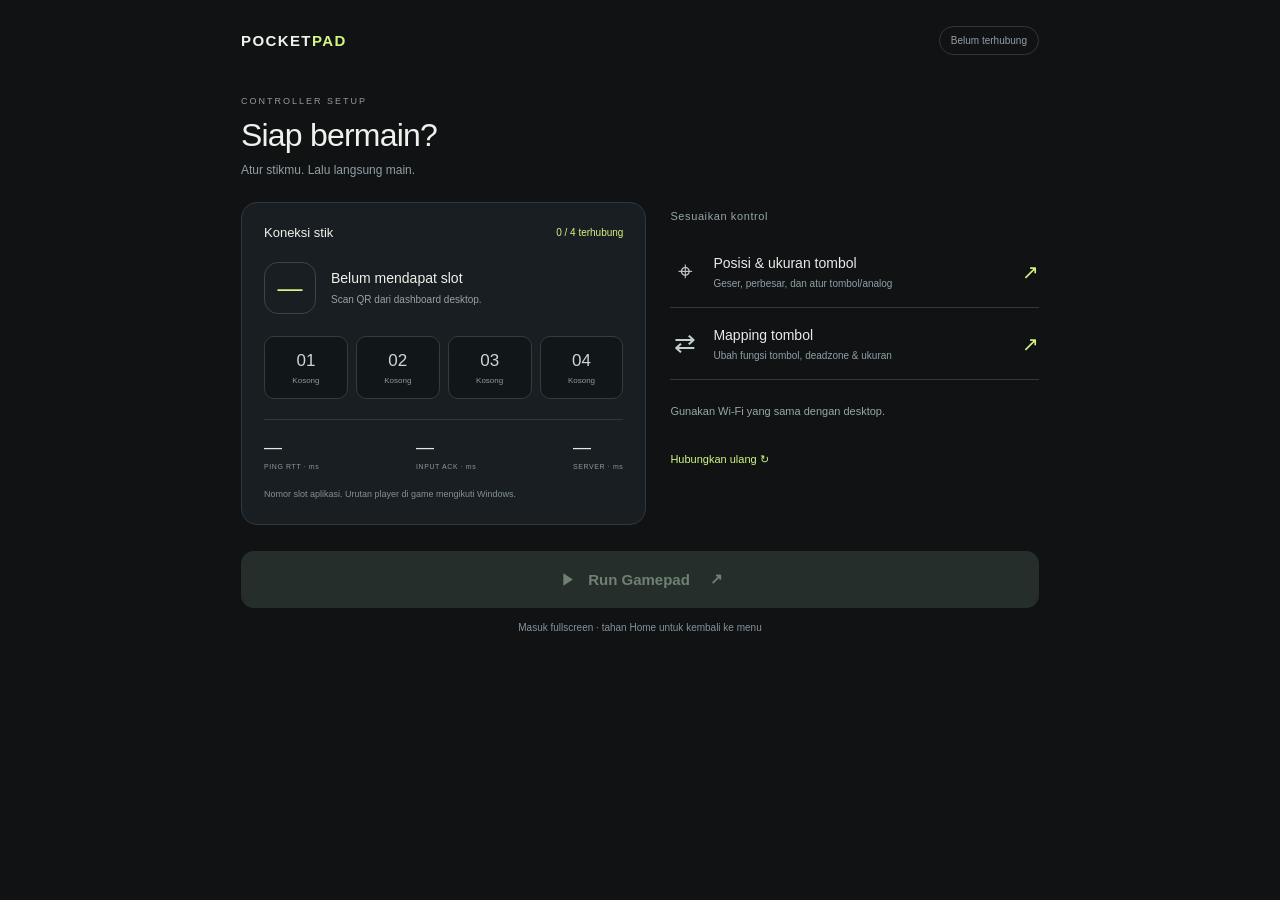
==== static/index.html @ dce37929 "Initial commit: Pocket Pad - Low-latency mobile virtual gamepad for PC" ====
<!doctype html>
<html lang="id"><head><meta charset="utf-8"><meta name="viewport" content="width=device-width,initial-scale=1,viewport-fit=cover"><meta name="theme-color" content="#101214"><meta name="apple-mobile-web-app-capable" content="yes"><meta name="apple-mobile-web-app-status-bar-style" content="black-translucent"><meta name="mobile-web-app-capable" content="yes"><title>Pocket Pad</title><link rel="stylesheet" href="/static/controller.css"><link rel="stylesheet" href="/static/menu.css"></head>
<body class="controller" data-screen="menu" data-editing="false" data-connection="offline">
<section id="phone-menu" class="screen" aria-label="Menu gamepad"><div class="menu-shell">
<header class="menu-header"><span class="wordmark">POCKET<span>PAD</span></span><span id="connection-status" class="status-chip">Belum terhubung</span></header>
<div class="menu-title"><span class="overline">CONTROLLER SETUP</span><h1>Siap bermain?</h1><p>Atur stikmu. Lalu langsung main.</p></div>
<div class="setup-grid"><section class="connection-panel"><div class="section-top"><h2>Koneksi stik</h2><span id="connected-count">0 / 4 terhubung</span></div><div class="assigned"><span id="assigned-slot">—</span><div><strong id="assigned-name">Belum mendapat slot</strong><small id="connection-detail">Scan QR dari dashboard desktop.</small></div></div><div id="slot-picker" class="slot-picker" aria-label="Pilih slot controller"><button data-slot="1" aria-label="Pilih stik 1">01<small>Kosong</small></button><button data-slot="2" aria-label="Pilih stik 2">02<small>Kosong</small></button><button data-slot="3" aria-label="Pilih stik 3">03<small>Kosong</small></button><button data-slot="4" aria-label="Pilih stik 4">04<small>Kosong</small></button></div><div class="link-stats"><div><span id="ping-value">—</span><small>PING RTT · ms</small></div><div><span id="input-rtt">—</span><small>INPUT ACK · ms</small></div><div><span id="server-time">—</span><small>SERVER · ms</small></div></div><p class="slot-note">Nomor slot aplikasi. Urutan player di game mengikuti Windows.</p></section>
<section class="settings-panel"><h2>Sesuaikan kontrol</h2><button class="setting-row" id="edit-layout"><span class="setting-symbol">⌖</span><span><strong>Posisi & ukuran tombol</strong><small>Geser, perbesar, dan atur tombol/analog</small></span><span class="arrow">↗</span></button><button class="setting-row" id="edit-mapping"><span class="setting-symbol">⇄</span><span><strong>Mapping tombol</strong><small>Ubah fungsi tombol, deadzone & ukuran</small></span><span class="arrow">↗</span></button><div id="menu-notice" role="status">Gunakan Wi-Fi yang sama dengan desktop.</div><button id="reconnect" class="text-button">Hubungkan ulang ↻</button></section></div>
<div class="run-area"><button id="run-gamepad" disabled><svg viewBox="0 0 24 24" aria-hidden="true"><path d="m8 4 12 8-12 8z"/></svg><span>Run Gamepad</span><span class="run-arrow">↗</span></button><p>Masuk fullscreen · tahan Home untuk kembali ke menu</p></div>
</div></section>
<section id="mapping-screen" class="screen" aria-label="Mapping tombol" hidden><div class="mapping-shell"><header class="mapping-header"><button id="mapping-back" aria-label="Kembali ke menu">←</button><div><span class="overline">PERSONALISASI</span><h1>Mapping tombol</h1></div><button id="reset-mapping">Reset</button></header><p class="mapping-intro">Tombol di layar → input yang diterima game. Tersimpan otomatis di HP ini.</p><div id="mapping-list" class="mapping-list"></div><section class="size-settings"><h2>Ukuran Default</h2><div class="slider-row"><label for="global-btn-size">Ukuran semua tombol <output id="btn-size-val">100%</output></label><input id="global-btn-size" type="range" min="70" max="170" value="100"></div><div class="slider-row"><label for="global-stick-size">Ukuran analog stik <output id="stick-size-val">100%</output></label><input id="global-stick-size" type="range" min="70" max="170" value="100"></div></section><section class="analog-settings"><h2>Analog</h2><label class="swap-row"><span>Tukar analog kiri ↔ kanan</span><input type="checkbox" id="swap-sticks"></label><label for="deadzone">Deadzone <output id="deadzone-value">6%</output></label><input id="deadzone" type="range" min="0" max="20" value="6"><p>Deadzone kecil lebih peka. Tidak menambahkan delay input.</p></section></div></section>
<main class="pad" aria-label="Gamepad virtual">
<button class="shoulder" data-control="l2" data-trigger="0" aria-label="L2">L2</button><button class="shoulder" data-control="l1" data-button="l1" aria-label="L1">L1</button><button class="shoulder" data-control="r1" data-button="r1" aria-label="R1">R1</button><button class="shoulder" data-control="r2" data-trigger="1" aria-label="R2">R2</button>
<button class="direction" data-control="up" data-button="up" aria-label="Atas">▲</button><button class="direction" data-control="left" data-button="left" aria-label="Kiri">◀</button><button class="direction" data-control="right" data-button="right" aria-label="Kanan">▶</button><button class="direction" data-control="down" data-button="down" aria-label="Bawah">▼</button>
<button class="small" data-control="share" data-button="share" aria-label="Share">▱</button><button class="home" data-control="home" data-button="home" aria-label="Home. Tahan untuk kembali ke menu."><svg viewBox="0 0 24 24" aria-hidden="true"><path d="m4 11 8-7 8 7v9h-6v-6h-4v6H4Z"/></svg><i aria-hidden="true"></i></button><button class="small" data-control="options" data-button="options" aria-label="Options">☰</button>
<button class="face triangle" data-control="triangle" data-button="triangle" aria-label="Segitiga / Y">△</button><button class="face square" data-control="square" data-button="square" aria-label="Kotak / X">□</button><button class="face circle" data-control="circle" data-button="circle" aria-label="Lingkaran / B">○</button><button class="face cross" data-control="cross" data-button="cross" aria-label="Silang / A">×</button>
<div class="stick" data-control="left-stick" id="left-stick" aria-label="Analog kiri"><div class="knob"></div></div><div class="stick" data-control="right-stick" id="right-stick" aria-label="Analog kanan"><div class="knob"></div></div><button class="stick-click" data-control="l3" data-button="l3" aria-label="L3">L3</button><button class="stick-click" data-control="r3" data-button="r3" aria-label="R3">R3</button>
</main><div id="play-status" aria-live="polite" hidden><span id="play-slot">P—</span><span id="play-count">0/4</span><i></i></div>
<nav id="edit-tools" aria-label="Pengaturan tata letak" hidden><button id="reset-layout" aria-label="Reset posisi dan ukuran" title="Reset">↺</button><div class="scale-stepper" aria-label="Pengatur ukuran tombol"><button id="scale-down" aria-label="Perkecil ukuran" title="Perkecil">－</button><span id="scale-label" title="Ukuran tombol">100%</span><button id="scale-up" aria-label="Perbesar ukuran" title="Perbesar">＋</button></div><button id="fullscreen" aria-label="Layar penuh">⛶</button><button id="save-layout" aria-label="Simpan posisi dan kembali">✓</button></nav><script src="/static/input.js"></script><script src="/static/app.js"></script></body></html>
---- static/controller.css ----
:root{color-scheme:dark;--button:clamp(46px,13.4vmin,86px);--stick:clamp(88px,28vmin,174px);--accent:#d4f582}*{box-sizing:border-box;-webkit-tap-highlight-color:transparent}html,body{width:100%;height:100%;margin:0;overflow:hidden;overscroll-behavior:none;background:#101214}body{font-family:'Bahnschrift','Segoe UI',sans-serif;user-select:none;-webkit-user-select:none;touch-action:none}.pad{position:absolute;inset:env(safe-area-inset-top) env(safe-area-inset-right) env(safe-area-inset-bottom) env(safe-area-inset-left);overflow:hidden}.pad>[data-control]{position:absolute;left:50%;top:50%;transform:translate(-50%,-50%);touch-action:none;--btn-scale:var(--scale, 1)}button{color:#bac1c7;font:inherit;cursor:pointer;border:1px solid #353b41;background:#20252a;min-width:44px;min-height:44px;outline:none;padding:0;box-shadow:inset 0 2px 1px #ffffff08,0 5px 0 #080a0c,0 8px 18px #0004}button:focus-visible{outline:2px solid var(--accent);outline-offset:3px}.shoulder{width:calc(clamp(70px,20vmin,140px) * var(--btn-scale, 1));height:calc(clamp(44px,13vmin,76px) * var(--btn-scale, 1));border-radius:24px 24px 13px 13px;font-size:calc(17px * var(--btn-scale, 1));letter-spacing:1px}.direction{width:calc(var(--button) * var(--btn-scale, 1));height:calc(var(--button) * var(--btn-scale, 1));border-radius:14px;font-size:calc(19px * var(--btn-scale, 1));color:#929da6}.face{width:calc(var(--button) * var(--btn-scale, 1));height:calc(var(--button) * var(--btn-scale, 1));border-radius:50%;font-size:calc(var(--button)*.64 * var(--btn-scale, 1));line-height:1}.triangle{color:#83d7b0}.square{color:#df9aca}.circle{color:#ee9693}.cross{color:#90bdf2}.small{width:calc(46px * var(--btn-scale, 1));height:calc(44px * var(--btn-scale, 1));border-radius:15px;font-size:calc(22px * var(--btn-scale, 1));background:#191d21;color:#949da5}.home{width:calc(49px * var(--btn-scale, 1));height:calc(49px * var(--btn-scale, 1));border-radius:50%;background:#191d21;color:#87929b}.home svg{width:calc(20px * var(--btn-scale, 1));height:calc(20px * var(--btn-scale, 1));fill:none;stroke:currentColor;stroke-width:1.5;pointer-events:none}.home i{position:absolute;width:4px;height:4px;border-radius:50%;bottom:7px;left:calc(50% - 2px);background:#715957}.controller[data-connection="online"] .home i{background:var(--accent);box-shadow:0 0 7px #d4f58255}.controller[data-connection="diagnostic"] .home i{background:#e2bb75}.stick{width:calc(var(--stick) * var(--btn-scale, 1));height:calc(var(--stick) * var(--btn-scale, 1));border:1px solid #30373e;border-radius:50%;display:grid;place-items:center;background:radial-gradient(circle,#111416 60%,#242b31 62%,#1a1f23 70%);box-shadow:inset 0 6px 12px #0009,0 1px #ffffff07}.knob{width:65%;height:65%;border-radius:50%;pointer-events:none;border:1px solid #414b53;background:radial-gradient(circle at 40% 30%,#333e46,#21292f);box-shadow:inset 0 0 0 6px #29323a,0 7px 12px #0008}.stick.active .knob{border-color:#d4f58299}.stick-click{width:calc(50px * var(--btn-scale, 1));height:calc(44px * var(--btn-scale, 1));border-radius:16px;background:#181d21;font-size:calc(12px * var(--btn-scale, 1));letter-spacing:1px;color:#8d99a1}.pressed{background:#cde989!important;color:#17200f!important;border-color:#dbf3a7!important;box-shadow:inset 0 2px 5px #0002,0 2px #080a0c!important}.stick-click.pressed{background:#cde989!important}.controller[data-editing="true"] .pad{background-image:radial-gradient(#ffffff13 1px,transparent 1px);background-size:20px 20px}.controller[data-editing="true"] [data-control]{outline:1px dashed #d4f58288;outline-offset:5px;cursor:grab}.controller[data-editing="true"] [data-control].dragging{outline:2px solid var(--accent);z-index:10;cursor:grabbing}.controller[data-editing="true"] [data-control].selected{outline:2px solid var(--accent)!important;box-shadow:0 0 16px rgba(212,245,130,.45)!important}.controller[data-editing="true"] .home{color:var(--accent)}#edit-tools{position:fixed;z-index:50;display:flex;align-items:center;gap:8px;left:50%;bottom:max(14px,env(safe-area-inset-bottom));transform:translateX(-50%);padding:6px 10px;border:1px solid #3a4247;border-radius:20px;background:#151a1e;box-shadow:0 10px 25px #0009}#edit-tools[hidden]{display:none}#edit-tools>button{border-radius:12px;width:44px;height:42px;min-width:44px;min-height:42px;font-size:22px;box-shadow:none}.scale-stepper{display:flex;align-items:center;gap:2px;background:#101416;border:1px solid #2d353b;border-radius:12px;padding:2px 4px}.scale-stepper button{width:38px;height:38px;min-width:38px;min-height:38px;border:0;background:transparent;font-size:18px;box-shadow:none;border-radius:8px;color:#d4f582;cursor:pointer}.scale-stepper button:active{background:#252e2a}#scale-label{font-size:11px;min-width:42px;text-align:center;font-variant-numeric:tabular-nums;color:#d4dad9}#save-layout{background:var(--accent);color:#17200f}body:not([data-ready]) .pad{visibility:hidden}@media(orientation:portrait){:root{--button:clamp(44px,13vmin,64px);--stick:clamp(90px,27vmin,145px)}.shoulder{width:calc(clamp(64px,18vmin,110px) * var(--btn-scale, 1))}}
---- static/menu.css ----
/* Setup stays separate from the full-viewport playing surface. */
[hidden]{display:none!important}body[data-screen="menu"] .pad,body[data-screen="mapping"] .pad{display:none}.screen{position:absolute;inset:0;overflow:auto;overscroll-behavior:contain;touch-action:pan-y;color:#eef2eb;background:#101214;user-select:text;-webkit-user-select:text;padding:env(safe-area-inset-top) env(safe-area-inset-right) env(safe-area-inset-bottom) env(safe-area-inset-left)}.menu-shell{max-width:850px;margin:0 auto;padding:26px 26px 30px}.menu-header{display:flex;align-items:center;justify-content:space-between;gap:12px}.wordmark{font-size:15px;font-weight:800;letter-spacing:1.4px}.wordmark>span{color:var(--accent)}.status-chip{font-size:10px;color:#939fa7;padding:8px 11px;border:1px solid #30383d;border-radius:25px;white-space:nowrap}.controller[data-connection="online"] .status-chip{color:var(--accent);border-color:#d4f58240}.menu-title{margin:35px 0 25px}.overline{font-size:9px;letter-spacing:2px;color:#8f9b9f}.menu-title h1{font-size:32px;font-weight:500;letter-spacing:-.8px;margin:9px 0}.menu-title p{color:#929ea5;font-size:12px;margin:0}.setup-grid{display:grid;grid-template-columns:1.1fr 1fr;gap:24px}.connection-panel{padding:22px;background:#191e22;border:1px solid #30373d;border-radius:16px}.section-top{display:flex;align-items:center;justify-content:space-between;gap:8px}.screen h2{font-size:13px;font-weight:500;margin:0}.section-top>span{font-size:10px;color:var(--accent)}.assigned{display:flex;align-items:center;gap:15px;margin:22px 0}.assigned>span{width:52px;height:52px;display:grid;place-items:center;font-size:25px;font-weight:300;border:1px solid #3b444b;border-radius:14px;color:var(--accent);font-variant-numeric:tabular-nums}.assigned strong{display:block;font-size:14px;font-weight:500}.assigned small{display:block;font-size:10px;color:#96a2a9;margin-top:6px;line-height:1.5}.slot-picker{display:grid;grid-template-columns:repeat(4,1fr);gap:8px}.slot-picker button{border-radius:10px;background:#111619;box-shadow:none;min-height:63px;font-size:17px;color:#ced5d9}.slot-picker button small{display:block;font-size:8px;color:#8d999f;margin-top:5px}.slot-picker button.selected{border-color:var(--accent);color:var(--accent);background:#d4f5820b}.slot-picker button.selected small{color:var(--accent)}.slot-picker button:disabled{opacity:.4;cursor:not-allowed}.slot-picker button.selected:disabled{opacity:1}.link-stats{display:flex;justify-content:space-between;border-top:1px solid #30373d;padding-top:17px;margin-top:20px;gap:9px}.link-stats span{font-size:18px;font-weight:300;color:#e4e9e4;font-variant-numeric:tabular-nums}.link-stats small{display:block;font-size:7px;color:#8b979f;letter-spacing:.6px;margin-top:5px}.slot-note{font-size:9px;line-height:1.5;color:#829097;margin:18px 0 0}.settings-panel{padding:8px 0}.settings-panel h2{margin-bottom:14px;color:#98a4aa;font-size:11px;letter-spacing:.6px}.setting-row{display:flex;align-items:center;width:100%;gap:13px;padding:18px 0;border:0;border-bottom:1px solid #30373d;background:none;box-shadow:none;text-align:left;color:#e8ece8}.setting-row strong{font-weight:500;font-size:14px}.setting-row small{display:block;font-size:10px;color:#91a0a6;margin-top:6px}.setting-symbol{font-size:26px;width:30px;text-align:center;color:#c5d0cc}.arrow{margin-left:auto;color:var(--accent);font-size:20px}#menu-notice{font-size:11px;line-height:1.7;color:#99a6aa;margin-top:22px;min-height:35px}.text-button{background:none;box-shadow:none;border:0;font-size:11px;color:var(--accent);text-align:left}.run-area{margin-top:26px}#run-gamepad{background:var(--accent);color:#17200e;width:100%;display:flex;align-items:center;justify-content:center;gap:12px;height:57px;border-radius:13px;border:0;box-shadow:none;font-size:15px;font-weight:600}#run-gamepad:disabled{background:#262e2b;color:#6f8074;cursor:not-allowed}#run-gamepad svg{height:19px;width:19px;fill:currentColor}.run-arrow{margin-left:8px}.run-area p{text-align:center;font-size:10px;color:#85939a;line-height:1.6;margin:12px 0 0}.mapping-shell{max-width:740px;margin:0 auto;padding:24px}.mapping-header{position:sticky;top:0;background:#101214;display:flex;align-items:center;gap:15px;z-index:3;padding:8px 0 18px}.mapping-header button{width:44px;height:44px;border-radius:10px;box-shadow:none;background:#1c2226}.mapping-header h1{font-size:23px;font-weight:500;margin:5px 0 0;letter-spacing:-.3px}.mapping-header #reset-mapping{font-size:11px;margin-left:auto;width:56px;background:none}.mapping-intro{color:#93a0a8;font-size:12px;line-height:1.7;margin:8px 0 20px}.mapping-list{display:grid;grid-template-columns:1fr 1fr;column-gap:25px}.mapping-row{display:flex;align-items:center;justify-content:space-between;gap:12px;min-height:62px;border-bottom:1px solid #2a3238}.mapping-row>span{font-size:13px;color:#d2dadc;min-width:46px}.mapping-row select{min-width:0;max-width:150px;flex:1;background:#1c2328;color:#d0d9da;border:1px solid #374147;border-radius:8px;height:42px;padding:0 8px;font-family:inherit;font-size:12px}.analog-settings{margin-top:28px;border:1px solid #303a40;border-radius:14px;padding:20px}.analog-settings h2{margin-bottom:20px}.analog-settings label{font-size:12px;color:#ccd5d7}.swap-row{display:flex;align-items:center;justify-content:space-between;margin-bottom:20px;min-height:44px}.analog-settings input[type="checkbox"]{accent-color:var(--accent);height:23px;width:23px}.analog-settings input[type="range"]{accent-color:var(--accent);width:100%;height:44px;margin:7px 0;touch-action:pan-y}.analog-settings output{float:right;color:var(--accent)}.analog-settings p{font-size:10px;color:#8e9da4;line-height:1.6}.size-settings{margin-top:24px;border:1px solid #303a40;border-radius:14px;padding:20px}.size-settings h2{margin-bottom:16px;font-size:13px;color:#ccd5d7}.slider-row{margin-bottom:18px}.slider-row:last-child{margin-bottom:0}.slider-row label{display:block;font-size:12px;color:#ccd5d7;margin-bottom:6px}.slider-row output{float:right;color:var(--accent);font-weight:500}.slider-row input[type="range"]{accent-color:var(--accent);width:100%;height:38px;touch-action:pan-y}#play-status{pointer-events:none;position:fixed;z-index:20;top:max(9px,env(safe-area-inset-top));left:50%;transform:translateX(-50%);display:flex;align-items:center;gap:8px;font-size:9px;letter-spacing:.6px;color:#728089;font-variant-numeric:tabular-nums}#play-slot{color:#bac5c7}#play-status i{width:4px;height:4px;border-radius:50%;background:#a66961}.controller[data-connection="online"] #play-status i{background:var(--accent)}.controller[data-connection="diagnostic"] #play-status i{background:#e2bb75}@media(max-width:580px){.menu-shell{padding:24px 22px}.menu-title{margin:30px 0 22px}.setup-grid{grid-template-columns:1fr;gap:22px}.settings-panel{padding:0}.settings-panel h2{margin-bottom:4px}.setting-row{padding:15px 0}#menu-notice{margin-top:16px}.connection-panel{padding:20px}.run-area{margin-top:17px}.mapping-list{grid-template-columns:1fr}.mapping-row select{max-width:200px}.menu-title h1{font-size:30px}}@media(max-height:500px) and (orientation:landscape){.menu-shell{padding-top:18px}.menu-title{margin:22px 0 18px}.menu-title h1{font-size:25px}.connection-panel{padding:17px}.run-area{margin-top:18px}}
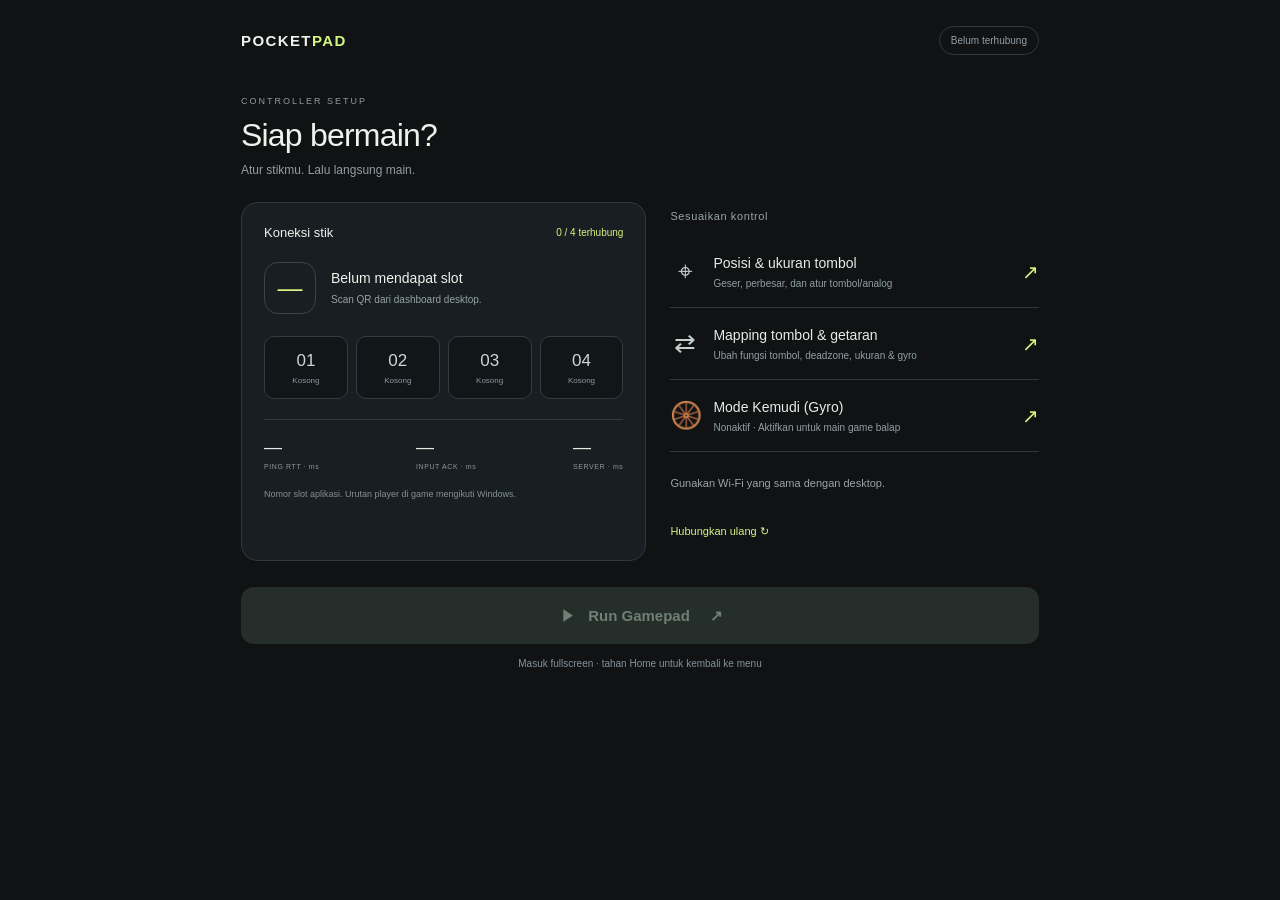
==== commit 756170f1: "Fitur kemudi gyro setir, efek getaran haptic & rumble game, dan dukungan HTTPS otomatis" ====
--- a/static/index.html
+++ b/static/index.html
@@ -5,11 +5,12 @@
 <header class="menu-header"><span class="wordmark">POCKET<span>PAD</span></span><span id="connection-status" class="status-chip">Belum terhubung</span></header>
 <div class="menu-title"><span class="overline">CONTROLLER SETUP</span><h1>Siap bermain?</h1><p>Atur stikmu. Lalu langsung main.</p></div>
 <div class="setup-grid"><section class="connection-panel"><div class="section-top"><h2>Koneksi stik</h2><span id="connected-count">0 / 4 terhubung</span></div><div class="assigned"><span id="assigned-slot">—</span><div><strong id="assigned-name">Belum mendapat slot</strong><small id="connection-detail">Scan QR dari dashboard desktop.</small></div></div><div id="slot-picker" class="slot-picker" aria-label="Pilih slot controller"><button data-slot="1" aria-label="Pilih stik 1">01<small>Kosong</small></button><button data-slot="2" aria-label="Pilih stik 2">02<small>Kosong</small></button><button data-slot="3" aria-label="Pilih stik 3">03<small>Kosong</small></button><button data-slot="4" aria-label="Pilih stik 4">04<small>Kosong</small></button></div><div class="link-stats"><div><span id="ping-value">—</span><small>PING RTT · ms</small></div><div><span id="input-rtt">—</span><small>INPUT ACK · ms</small></div><div><span id="server-time">—</span><small>SERVER · ms</small></div></div><p class="slot-note">Nomor slot aplikasi. Urutan player di game mengikuti Windows.</p></section>
-<section class="settings-panel"><h2>Sesuaikan kontrol</h2><button class="setting-row" id="edit-layout"><span class="setting-symbol">⌖</span><span><strong>Posisi & ukuran tombol</strong><small>Geser, perbesar, dan atur tombol/analog</small></span><span class="arrow">↗</span></button><button class="setting-row" id="edit-mapping"><span class="setting-symbol">⇄</span><span><strong>Mapping tombol</strong><small>Ubah fungsi tombol, deadzone & ukuran</small></span><span class="arrow">↗</span></button><div id="menu-notice" role="status">Gunakan Wi-Fi yang sama dengan desktop.</div><button id="reconnect" class="text-button">Hubungkan ulang ↻</button></section></div>
+<section class="settings-panel"><h2>Sesuaikan kontrol</h2><button class="setting-row" id="edit-layout"><span class="setting-symbol">⌖</span><span><strong>Posisi & ukuran tombol</strong><small>Geser, perbesar, dan atur tombol/analog</small></span><span class="arrow">↗</span></button><button class="setting-row" id="edit-mapping"><span class="setting-symbol">⇄</span><span><strong>Mapping tombol & getaran</strong><small>Ubah fungsi tombol, deadzone, ukuran & gyro</small></span><span class="arrow">↗</span></button><button class="setting-row" id="quick-toggle-gyro"><span class="setting-symbol">🛞</span><span><strong>Mode Kemudi (Gyro)</strong><small id="gyro-menu-status">Nonaktif · Aktifkan untuk main game balap</small></span><span class="arrow">↗</span></button><div id="menu-notice" role="status">Gunakan Wi-Fi yang sama dengan desktop.</div><button id="reconnect" class="text-button">Hubungkan ulang ↻</button></section></div>
 <div class="run-area"><button id="run-gamepad" disabled><svg viewBox="0 0 24 24" aria-hidden="true"><path d="m8 4 12 8-12 8z"/></svg><span>Run Gamepad</span><span class="run-arrow">↗</span></button><p>Masuk fullscreen · tahan Home untuk kembali ke menu</p></div>
 </div></section>
-<section id="mapping-screen" class="screen" aria-label="Mapping tombol" hidden><div class="mapping-shell"><header class="mapping-header"><button id="mapping-back" aria-label="Kembali ke menu">←</button><div><span class="overline">PERSONALISASI</span><h1>Mapping tombol</h1></div><button id="reset-mapping">Reset</button></header><p class="mapping-intro">Tombol di layar → input yang diterima game. Tersimpan otomatis di HP ini.</p><div id="mapping-list" class="mapping-list"></div><section class="size-settings"><h2>Ukuran Default</h2><div class="slider-row"><label for="global-btn-size">Ukuran semua tombol <output id="btn-size-val">100%</output></label><input id="global-btn-size" type="range" min="70" max="170" value="100"></div><div class="slider-row"><label for="global-stick-size">Ukuran analog stik <output id="stick-size-val">100%</output></label><input id="global-stick-size" type="range" min="70" max="170" value="100"></div></section><section class="analog-settings"><h2>Analog</h2><label class="swap-row"><span>Tukar analog kiri ↔ kanan</span><input type="checkbox" id="swap-sticks"></label><label for="deadzone">Deadzone <output id="deadzone-value">6%</output></label><input id="deadzone" type="range" min="0" max="20" value="6"><p>Deadzone kecil lebih peka. Tidak menambahkan delay input.</p></section></div></section>
+<section id="mapping-screen" class="screen" aria-label="Mapping tombol" hidden><div class="mapping-shell"><header class="mapping-header"><button id="mapping-back" aria-label="Kembali ke menu">←</button><div><span class="overline">PERSONALISASI</span><h1>Pengaturan & Mapping</h1></div><button id="reset-mapping">Reset</button></header><p class="mapping-intro">Tombol di layar → input yang diterima game. Tersimpan otomatis di HP ini.</p><div id="mapping-list" class="mapping-list"></div><section class="size-settings"><h2>Ukuran Default</h2><div class="slider-row"><label for="global-btn-size">Ukuran semua tombol <output id="btn-size-val">100%</output></label><input id="global-btn-size" type="range" min="70" max="170" value="100"></div><div class="slider-row"><label for="global-stick-size">Ukuran analog stik <output id="stick-size-val">100%</output></label><input id="global-stick-size" type="range" min="70" max="170" value="100"></div></section><section class="analog-settings"><h2>Analog</h2><label class="swap-row"><span>Tukar analog kiri ↔ kanan</span><input type="checkbox" id="swap-sticks"></label><label for="deadzone">Deadzone <output id="deadzone-value">6%</output></label><input id="deadzone" type="range" min="0" max="20" value="6"><p>Deadzone kecil lebih peka. Tidak menambahkan delay input.</p></section><section class="haptic-settings"><h2>Getaran (Haptics & Rumble)</h2><label class="swap-row"><span>Getaran sentuhan layar (Haptic Touch)</span><input type="checkbox" id="haptic-touch" checked></label><label class="swap-row"><span>Getaran game (Force Feedback Rumble)</span><input type="checkbox" id="game-rumble" checked></label><p>HP bergetar saat tombol ditekan dan saat game PC mengirim efek getar.</p></section><section class="gyro-settings"><h2>Kemudi Sensor Gyro (Setir)</h2><label class="swap-row"><span>Aktifkan kemudi gyro (Putar HP)</span><input type="checkbox" id="enable-gyro"></label><div id="gyro-https-box" class="gyro-https-box" hidden><span>⚠️ Gyro butuh HTTPS di Chrome/Safari</span><a id="gyro-https-link" href="#">Buka Mode HTTPS ↗</a></div><div class="slider-row"><label for="gyro-max-angle">Sudut belok maksimal <output id="gyro-angle-val">45°</output></label><input id="gyro-max-angle" type="range" min="20" max="90" value="45"></div><div class="slider-row"><label for="gyro-deadzone">Deadzone tengah <output id="gyro-deadzone-val">3°</output></label><input id="gyro-deadzone" type="range" min="0" max="10" value="3"></div><button id="gyro-calibrate-btn" class="text-button" type="button">Kalibrasi Titik Nol (Set Center) 🎯</button><p>Pegang HP mendatar seperti setir mobil. Putar HP ke kiri/kanan untuk membelokkan stik kiri.</p></section></div></section>
 <main class="pad" aria-label="Gamepad virtual">
+<div id="gyro-overlay" class="gyro-overlay" hidden><div id="gyro-wheel" class="gyro-wheel" aria-hidden="true"><div class="wheel-rim"></div><div class="wheel-spoke left"></div><div class="wheel-spoke right"></div><div class="wheel-spoke bottom"></div><div class="wheel-center">🛞</div></div><div class="gyro-hud"><button id="gyro-quick-center" type="button" aria-label="Kalibrasi Titik Nol">🎯 Center</button><span id="gyro-angle-display">0°</span></div></div>
 <button class="shoulder" data-control="l2" data-trigger="0" aria-label="L2">L2</button><button class="shoulder" data-control="l1" data-button="l1" aria-label="L1">L1</button><button class="shoulder" data-control="r1" data-button="r1" aria-label="R1">R1</button><button class="shoulder" data-control="r2" data-trigger="1" aria-label="R2">R2</button>
 <button class="direction" data-control="up" data-button="up" aria-label="Atas">▲</button><button class="direction" data-control="left" data-button="left" aria-label="Kiri">◀</button><button class="direction" data-control="right" data-button="right" aria-label="Kanan">▶</button><button class="direction" data-control="down" data-button="down" aria-label="Bawah">▼</button>
 <button class="small" data-control="share" data-button="share" aria-label="Share">▱</button><button class="home" data-control="home" data-button="home" aria-label="Home. Tahan untuk kembali ke menu."><svg viewBox="0 0 24 24" aria-hidden="true"><path d="m4 11 8-7 8 7v9h-6v-6h-4v6H4Z"/></svg><i aria-hidden="true"></i></button><button class="small" data-control="options" data-button="options" aria-label="Options">☰</button>
--- a/static/controller.css
+++ b/static/controller.css
@@ -1 +1,13 @@
 :root{color-scheme:dark;--button:clamp(46px,13.4vmin,86px);--stick:clamp(88px,28vmin,174px);--accent:#d4f582}*{box-sizing:border-box;-webkit-tap-highlight-color:transparent}html,body{width:100%;height:100%;margin:0;overflow:hidden;overscroll-behavior:none;background:#101214}body{font-family:'Bahnschrift','Segoe UI',sans-serif;user-select:none;-webkit-user-select:none;touch-action:none}.pad{position:absolute;inset:env(safe-area-inset-top) env(safe-area-inset-right) env(safe-area-inset-bottom) env(safe-area-inset-left);overflow:hidden}.pad>[data-control]{position:absolute;left:50%;top:50%;transform:translate(-50%,-50%);touch-action:none;--btn-scale:var(--scale, 1)}button{color:#bac1c7;font:inherit;cursor:pointer;border:1px solid #353b41;background:#20252a;min-width:44px;min-height:44px;outline:none;padding:0;box-shadow:inset 0 2px 1px #ffffff08,0 5px 0 #080a0c,0 8px 18px #0004}button:focus-visible{outline:2px solid var(--accent);outline-offset:3px}.shoulder{width:calc(clamp(70px,20vmin,140px) * var(--btn-scale, 1));height:calc(clamp(44px,13vmin,76px) * var(--btn-scale, 1));border-radius:24px 24px 13px 13px;font-size:calc(17px * var(--btn-scale, 1));letter-spacing:1px}.direction{width:calc(var(--button) * var(--btn-scale, 1));height:calc(var(--button) * var(--btn-scale, 1));border-radius:14px;font-size:calc(19px * var(--btn-scale, 1));color:#929da6}.face{width:calc(var(--button) * var(--btn-scale, 1));height:calc(var(--button) * var(--btn-scale, 1));border-radius:50%;font-size:calc(var(--button)*.64 * var(--btn-scale, 1));line-height:1}.triangle{color:#83d7b0}.square{color:#df9aca}.circle{color:#ee9693}.cross{color:#90bdf2}.small{width:calc(46px * var(--btn-scale, 1));height:calc(44px * var(--btn-scale, 1));border-radius:15px;font-size:calc(22px * var(--btn-scale, 1));background:#191d21;color:#949da5}.home{width:calc(49px * var(--btn-scale, 1));height:calc(49px * var(--btn-scale, 1));border-radius:50%;background:#191d21;color:#87929b}.home svg{width:calc(20px * var(--btn-scale, 1));height:calc(20px * var(--btn-scale, 1));fill:none;stroke:currentColor;stroke-width:1.5;pointer-events:none}.home i{position:absolute;width:4px;height:4px;border-radius:50%;bottom:7px;left:calc(50% - 2px);background:#715957}.controller[data-connection="online"] .home i{background:var(--accent);box-shadow:0 0 7px #d4f58255}.controller[data-connection="diagnostic"] .home i{background:#e2bb75}.stick{width:calc(var(--stick) * var(--btn-scale, 1));height:calc(var(--stick) * var(--btn-scale, 1));border:1px solid #30373e;border-radius:50%;display:grid;place-items:center;background:radial-gradient(circle,#111416 60%,#242b31 62%,#1a1f23 70%);box-shadow:inset 0 6px 12px #0009,0 1px #ffffff07}.knob{width:65%;height:65%;border-radius:50%;pointer-events:none;border:1px solid #414b53;background:radial-gradient(circle at 40% 30%,#333e46,#21292f);box-shadow:inset 0 0 0 6px #29323a,0 7px 12px #0008}.stick.active .knob{border-color:#d4f58299}.stick-click{width:calc(50px * var(--btn-scale, 1));height:calc(44px * var(--btn-scale, 1));border-radius:16px;background:#181d21;font-size:calc(12px * var(--btn-scale, 1));letter-spacing:1px;color:#8d99a1}.pressed{background:#cde989!important;color:#17200f!important;border-color:#dbf3a7!important;box-shadow:inset 0 2px 5px #0002,0 2px #080a0c!important}.stick-click.pressed{background:#cde989!important}.controller[data-editing="true"] .pad{background-image:radial-gradient(#ffffff13 1px,transparent 1px);background-size:20px 20px}.controller[data-editing="true"] [data-control]{outline:1px dashed #d4f58288;outline-offset:5px;cursor:grab}.controller[data-editing="true"] [data-control].dragging{outline:2px solid var(--accent);z-index:10;cursor:grabbing}.controller[data-editing="true"] [data-control].selected{outline:2px solid var(--accent)!important;box-shadow:0 0 16px rgba(212,245,130,.45)!important}.controller[data-editing="true"] .home{color:var(--accent)}#edit-tools{position:fixed;z-index:50;display:flex;align-items:center;gap:8px;left:50%;bottom:max(14px,env(safe-area-inset-bottom));transform:translateX(-50%);padding:6px 10px;border:1px solid #3a4247;border-radius:20px;background:#151a1e;box-shadow:0 10px 25px #0009}#edit-tools[hidden]{display:none}#edit-tools>button{border-radius:12px;width:44px;height:42px;min-width:44px;min-height:42px;font-size:22px;box-shadow:none}.scale-stepper{display:flex;align-items:center;gap:2px;background:#101416;border:1px solid #2d353b;border-radius:12px;padding:2px 4px}.scale-stepper button{width:38px;height:38px;min-width:38px;min-height:38px;border:0;background:transparent;font-size:18px;box-shadow:none;border-radius:8px;color:#d4f582;cursor:pointer}.scale-stepper button:active{background:#252e2a}#scale-label{font-size:11px;min-width:42px;text-align:center;font-variant-numeric:tabular-nums;color:#d4dad9}#save-layout{background:var(--accent);color:#17200f}body:not([data-ready]) .pad{visibility:hidden}@media(orientation:portrait){:root{--button:clamp(44px,13vmin,64px);--stick:clamp(90px,27vmin,145px)}.shoulder{width:calc(clamp(64px,18vmin,110px) * var(--btn-scale, 1))}}
+.gyro-overlay{position:absolute;inset:0;pointer-events:none;display:flex;flex-direction:column;align-items:center;justify-content:center;z-index:1}
+.gyro-wheel{position:relative;width:clamp(140px,32vmin,210px);height:clamp(140px,32vmin,210px);margin-top:28px;border:5px solid #2d3840;border-radius:50%;opacity:0.35;transition:transform 0.05s ease-out;display:flex;align-items:center;justify-content:center}
+.wheel-rim{position:absolute;inset:4px;border:3px dashed #d4f58260;border-radius:50%}
+.wheel-spoke{position:absolute;background:#2d3840}
+.wheel-spoke.left{left:0;top:50%;width:50%;height:4px;transform:translateY(-50%)}
+.wheel-spoke.right{right:0;top:50%;width:50%;height:4px;transform:translateY(-50%)}
+.wheel-spoke.bottom{bottom:0;left:50%;height:50%;width:4px;transform:translateX(-50%)}
+.wheel-center{position:relative;z-index:2;font-size:24px;filter:grayscale(1) brightness(1.2)}
+.gyro-hud{position:absolute;bottom:14px;display:flex;align-items:center;gap:12px;pointer-events:auto;background:#151a1eeb;border:1px solid #313c44;border-radius:24px;padding:4px 14px}
+.gyro-hud button{background:#232b31;color:#d4f582;border:none;border-radius:18px;padding:6px 12px;font-size:12px;font-weight:bold;min-height:auto;min-width:auto;box-shadow:none}
+.gyro-hud button:active{background:#2e3a42}
+.gyro-hud span{font-size:14px;font-weight:bold;color:#e1e7eb;font-variant-numeric:tabular-nums;min-width:38px;text-align:right}
--- a/static/menu.css
+++ b/static/menu.css
@@ -1,2 +1,7 @@
 /* Setup stays separate from the full-viewport playing surface. */
 [hidden]{display:none!important}body[data-screen="menu"] .pad,body[data-screen="mapping"] .pad{display:none}.screen{position:absolute;inset:0;overflow:auto;overscroll-behavior:contain;touch-action:pan-y;color:#eef2eb;background:#101214;user-select:text;-webkit-user-select:text;padding:env(safe-area-inset-top) env(safe-area-inset-right) env(safe-area-inset-bottom) env(safe-area-inset-left)}.menu-shell{max-width:850px;margin:0 auto;padding:26px 26px 30px}.menu-header{display:flex;align-items:center;justify-content:space-between;gap:12px}.wordmark{font-size:15px;font-weight:800;letter-spacing:1.4px}.wordmark>span{color:var(--accent)}.status-chip{font-size:10px;color:#939fa7;padding:8px 11px;border:1px solid #30383d;border-radius:25px;white-space:nowrap}.controller[data-connection="online"] .status-chip{color:var(--accent);border-color:#d4f58240}.menu-title{margin:35px 0 25px}.overline{font-size:9px;letter-spacing:2px;color:#8f9b9f}.menu-title h1{font-size:32px;font-weight:500;letter-spacing:-.8px;margin:9px 0}.menu-title p{color:#929ea5;font-size:12px;margin:0}.setup-grid{display:grid;grid-template-columns:1.1fr 1fr;gap:24px}.connection-panel{padding:22px;background:#191e22;border:1px solid #30373d;border-radius:16px}.section-top{display:flex;align-items:center;justify-content:space-between;gap:8px}.screen h2{font-size:13px;font-weight:500;margin:0}.section-top>span{font-size:10px;color:var(--accent)}.assigned{display:flex;align-items:center;gap:15px;margin:22px 0}.assigned>span{width:52px;height:52px;display:grid;place-items:center;font-size:25px;font-weight:300;border:1px solid #3b444b;border-radius:14px;color:var(--accent);font-variant-numeric:tabular-nums}.assigned strong{display:block;font-size:14px;font-weight:500}.assigned small{display:block;font-size:10px;color:#96a2a9;margin-top:6px;line-height:1.5}.slot-picker{display:grid;grid-template-columns:repeat(4,1fr);gap:8px}.slot-picker button{border-radius:10px;background:#111619;box-shadow:none;min-height:63px;font-size:17px;color:#ced5d9}.slot-picker button small{display:block;font-size:8px;color:#8d999f;margin-top:5px}.slot-picker button.selected{border-color:var(--accent);color:var(--accent);background:#d4f5820b}.slot-picker button.selected small{color:var(--accent)}.slot-picker button:disabled{opacity:.4;cursor:not-allowed}.slot-picker button.selected:disabled{opacity:1}.link-stats{display:flex;justify-content:space-between;border-top:1px solid #30373d;padding-top:17px;margin-top:20px;gap:9px}.link-stats span{font-size:18px;font-weight:300;color:#e4e9e4;font-variant-numeric:tabular-nums}.link-stats small{display:block;font-size:7px;color:#8b979f;letter-spacing:.6px;margin-top:5px}.slot-note{font-size:9px;line-height:1.5;color:#829097;margin:18px 0 0}.settings-panel{padding:8px 0}.settings-panel h2{margin-bottom:14px;color:#98a4aa;font-size:11px;letter-spacing:.6px}.setting-row{display:flex;align-items:center;width:100%;gap:13px;padding:18px 0;border:0;border-bottom:1px solid #30373d;background:none;box-shadow:none;text-align:left;color:#e8ece8}.setting-row strong{font-weight:500;font-size:14px}.setting-row small{display:block;font-size:10px;color:#91a0a6;margin-top:6px}.setting-symbol{font-size:26px;width:30px;text-align:center;color:#c5d0cc}.arrow{margin-left:auto;color:var(--accent);font-size:20px}#menu-notice{font-size:11px;line-height:1.7;color:#99a6aa;margin-top:22px;min-height:35px}.text-button{background:none;box-shadow:none;border:0;font-size:11px;color:var(--accent);text-align:left}.run-area{margin-top:26px}#run-gamepad{background:var(--accent);color:#17200e;width:100%;display:flex;align-items:center;justify-content:center;gap:12px;height:57px;border-radius:13px;border:0;box-shadow:none;font-size:15px;font-weight:600}#run-gamepad:disabled{background:#262e2b;color:#6f8074;cursor:not-allowed}#run-gamepad svg{height:19px;width:19px;fill:currentColor}.run-arrow{margin-left:8px}.run-area p{text-align:center;font-size:10px;color:#85939a;line-height:1.6;margin:12px 0 0}.mapping-shell{max-width:740px;margin:0 auto;padding:24px}.mapping-header{position:sticky;top:0;background:#101214;display:flex;align-items:center;gap:15px;z-index:3;padding:8px 0 18px}.mapping-header button{width:44px;height:44px;border-radius:10px;box-shadow:none;background:#1c2226}.mapping-header h1{font-size:23px;font-weight:500;margin:5px 0 0;letter-spacing:-.3px}.mapping-header #reset-mapping{font-size:11px;margin-left:auto;width:56px;background:none}.mapping-intro{color:#93a0a8;font-size:12px;line-height:1.7;margin:8px 0 20px}.mapping-list{display:grid;grid-template-columns:1fr 1fr;column-gap:25px}.mapping-row{display:flex;align-items:center;justify-content:space-between;gap:12px;min-height:62px;border-bottom:1px solid #2a3238}.mapping-row>span{font-size:13px;color:#d2dadc;min-width:46px}.mapping-row select{min-width:0;max-width:150px;flex:1;background:#1c2328;color:#d0d9da;border:1px solid #374147;border-radius:8px;height:42px;padding:0 8px;font-family:inherit;font-size:12px}.analog-settings{margin-top:28px;border:1px solid #303a40;border-radius:14px;padding:20px}.analog-settings h2{margin-bottom:20px}.analog-settings label{font-size:12px;color:#ccd5d7}.swap-row{display:flex;align-items:center;justify-content:space-between;margin-bottom:20px;min-height:44px}.analog-settings input[type="checkbox"]{accent-color:var(--accent);height:23px;width:23px}.analog-settings input[type="range"]{accent-color:var(--accent);width:100%;height:44px;margin:7px 0;touch-action:pan-y}.analog-settings output{float:right;color:var(--accent)}.analog-settings p{font-size:10px;color:#8e9da4;line-height:1.6}.size-settings{margin-top:24px;border:1px solid #303a40;border-radius:14px;padding:20px}.size-settings h2{margin-bottom:16px;font-size:13px;color:#ccd5d7}.slider-row{margin-bottom:18px}.slider-row:last-child{margin-bottom:0}.slider-row label{display:block;font-size:12px;color:#ccd5d7;margin-bottom:6px}.slider-row output{float:right;color:var(--accent);font-weight:500}.slider-row input[type="range"]{accent-color:var(--accent);width:100%;height:38px;touch-action:pan-y}#play-status{pointer-events:none;position:fixed;z-index:20;top:max(9px,env(safe-area-inset-top));left:50%;transform:translateX(-50%);display:flex;align-items:center;gap:8px;font-size:9px;letter-spacing:.6px;color:#728089;font-variant-numeric:tabular-nums}#play-slot{color:#bac5c7}#play-status i{width:4px;height:4px;border-radius:50%;background:#a66961}.controller[data-connection="online"] #play-status i{background:var(--accent)}.controller[data-connection="diagnostic"] #play-status i{background:#e2bb75}@media(max-width:580px){.menu-shell{padding:24px 22px}.menu-title{margin:30px 0 22px}.setup-grid{grid-template-columns:1fr;gap:22px}.settings-panel{padding:0}.settings-panel h2{margin-bottom:4px}.setting-row{padding:15px 0}#menu-notice{margin-top:16px}.connection-panel{padding:20px}.run-area{margin-top:17px}.mapping-list{grid-template-columns:1fr}.mapping-row select{max-width:200px}.menu-title h1{font-size:30px}}@media(max-height:500px) and (orientation:landscape){.menu-shell{padding-top:18px}.menu-title{margin:22px 0 18px}.menu-title h1{font-size:25px}.connection-panel{padding:17px}.run-area{margin-top:18px}}
+.haptic-settings,.gyro-settings{margin-top:24px;border-top:1px solid #293035;padding-top:20px}
+.haptic-settings h2,.gyro-settings h2{margin-bottom:14px;font-size:18px}
+.gyro-https-box{background:#262010;border:1px solid #66501a;border-radius:10px;padding:12px 14px;margin-bottom:16px;display:flex;align-items:center;justify-content:space-between;gap:10px}
+.gyro-https-box span{font-size:12px;color:#f0cf65}
+.gyro-https-box a{color:#d4f582;font-size:12px;font-weight:bold;text-decoration:none;border:1px solid #d4f58260;border-radius:6px;padding:4px 8px;white-space:nowrap}
